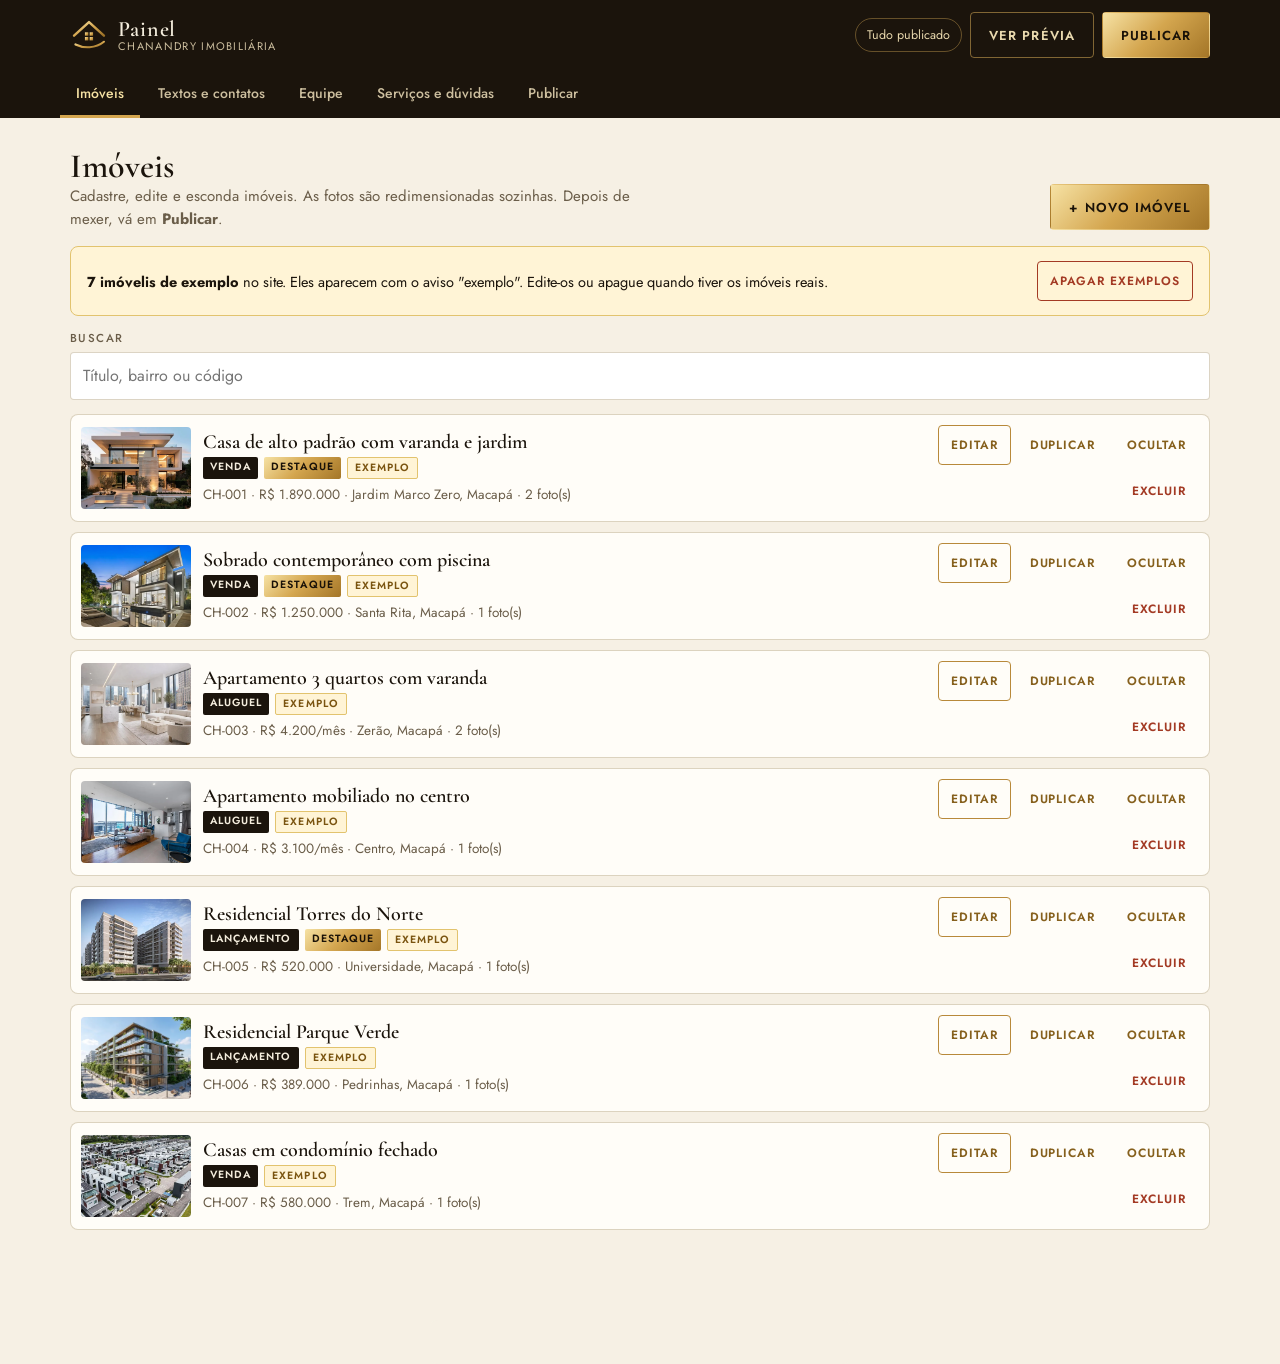
==== admin.html @ b941db7f "Site Chanandry Soluções Imobiliárias com painel de edição Co-Authored-By: Claude Sonnet 5.5 <noreply" ====
<!doctype html>
<html lang="pt-BR">
<head>
<meta charset="utf-8">
<meta name="viewport" content="width=device-width,initial-scale=1,viewport-fit=cover">
<meta name="robots" content="noindex,nofollow">
<meta name="theme-color" content="#1b140c">
<title>Painel · Chanandry Imobiliária</title>
<link rel="icon" href="assets/brand/favicon.svg" type="image/svg+xml">
<link rel="preconnect" href="https://fonts.googleapis.com">
<link rel="preconnect" href="https://fonts.gstatic.com" crossorigin>
<link rel="stylesheet" href="https://fonts.googleapis.com/css2?family=Cormorant+Garamond:wght@500;600&family=Jost:wght@400;500;600&display=swap">
<link rel="stylesheet" href="assets/css/admin.css?v=1">
</head>
<body>
<header class="top">
  <div class="top-in">
    <a class="brand" href="admin.html"><svg viewBox="0 0 56 52" aria-hidden="true"><defs><linearGradient id="ag" x1="0" y1="0" x2="1" y2="1"><stop offset="0" stop-color="#f6e2a4"/><stop offset=".5" stop-color="#d4a64f"/><stop offset="1" stop-color="#9a6f25"/></linearGradient></defs><path d="M6 27 28 7l22 20" fill="none" stroke="url(#ag)" stroke-width="3.6" stroke-linejoin="round" stroke-linecap="round"/><g fill="url(#ag)"><rect x="22" y="22" width="5" height="5"/><rect x="29" y="22" width="5" height="5"/><rect x="22" y="29" width="5" height="5"/><rect x="29" y="29" width="5" height="5"/></g><path d="M8 40c12 6 30 6 42-4" fill="none" stroke="url(#ag)" stroke-width="3.2" stroke-linecap="round"/></svg><span><b>Painel</b><small>Chanandry Imobiliária</small></span></a>
    <span class="chip-st" id="st" role="status"></span>
    <a class="b b-line" href="index.html?preview" target="_blank" rel="noopener" id="btnPrev">Ver prévia</a>
    <button class="b b-gold" type="button" id="btnPub">Publicar</button>
  </div>
  <nav class="tabs" id="tabs" role="tablist" aria-label="Seções do painel">
    <button role="tab" data-t="imoveis" aria-selected="true">Imóveis</button>
    <button role="tab" data-t="textos" aria-selected="false">Textos e contatos</button>
    <button role="tab" data-t="equipe" aria-selected="false">Equipe</button>
    <button role="tab" data-t="servicos" aria-selected="false">Serviços e dúvidas</button>
    <button role="tab" data-t="publicar" aria-selected="false">Publicar</button>
  </nav>
</header>

<main class="main" id="view"></main>

<dialog class="ed" id="ed" aria-label="Editar imóvel"></dialog>
<dialog class="cf" id="cf"></dialog>
<div class="toast" id="toast" role="status" aria-live="polite"></div>

<script src="assets/js/data.js?v=1"></script>
<script src="assets/js/core.js?v=1"></script>
<script src="assets/js/admin.js?v=1"></script>
</body>
</html>
---- assets/css/admin.css ----
/* Painel de edição (mobile-first) */
:root{--ink:#1b140c;--mut:#6a5d49;--ln:rgba(122,88,28,.26);--paper:#f6f0e4;--card:#fffdf8;--gold:#b8893a;--gold-d:#86601d;--grad:linear-gradient(135deg,#f6e2a4,#d4a64f 48%,#a47628);--bad:#a33a24;--ok:#2f7a4b;
  --serif:"Cormorant Garamond",Georgia,serif;--sans:"Jost",system-ui,-apple-system,"Segoe UI",Roboto,Arial,sans-serif}
*{box-sizing:border-box;margin:0;padding:0}
body{font:400 16px/1.5 var(--sans);background:var(--paper);color:var(--ink);-webkit-font-smoothing:antialiased;overflow-x:clip}
body:has(dialog[open]){overflow:hidden}
button{font:inherit;color:inherit;background:none;border:0;cursor:pointer}
img{display:block;max-width:100%}
ul{list-style:none}
:focus-visible{outline:2px solid var(--gold);outline-offset:2px}
h1,h2,h3{font-family:var(--serif);font-weight:600;line-height:1.1}
.top{position:sticky;top:0;z-index:20;background:#1b140c;color:#f4eddd}
.top-in{display:flex;align-items:center;gap:8px;padding:10px 14px;max-width:1180px;margin:0 auto;flex-wrap:wrap}
.brand{display:flex;align-items:center;gap:10px;text-decoration:none;color:inherit;margin-right:auto}
.brand svg{width:38px;height:36px}
.brand span{display:grid;line-height:1.1}
.brand b{font:600 22px/1 var(--serif);letter-spacing:.04em}
.brand small{font-size:11px;letter-spacing:.12em;text-transform:uppercase;color:#cdbf9f}
.chip-st{font-size:12.5px;padding:7px 11px;border-radius:999px;border:1px solid rgba(214,170,86,.4);color:#e9d9ae;order:5;flex:1 0 100%;text-align:center}
.chip-st.dirty{background:rgba(214,170,86,.16);color:#f6e2a4}
.b{display:inline-flex;align-items:center;justify-content:center;gap:8px;min-height:46px;padding:0 18px;border-radius:4px;font:600 13px/1 var(--sans);letter-spacing:.08em;text-transform:uppercase;text-decoration:none;white-space:nowrap;border:1px solid transparent}
.b-gold{background:var(--grad);color:#1a1208}
.b-line{border-color:var(--gold);color:var(--gold-d)}
.top .b-line{color:#e9d9ae;border-color:rgba(214,170,86,.55)}
.b-ghost{color:var(--gold-d);padding:0 10px}
.b-danger{border-color:var(--bad);color:var(--bad)}
.b.sm{min-height:40px;padding:0 12px;font-size:12px}
.b[disabled]{opacity:.5;pointer-events:none}
.tabs{display:flex;gap:2px;overflow-x:auto;padding:0 10px;max-width:1180px;margin:0 auto;scrollbar-width:none}
.tabs::-webkit-scrollbar{display:none}
.tabs button{flex:none;min-height:48px;padding:0 16px;font:500 14px/1 var(--sans);color:#cdbf9f;border-bottom:3px solid transparent}
.tabs button[aria-selected=true]{color:#f6e2a4;border-color:#d4a64f}
.main{max-width:1180px;margin:0 auto;padding:22px 14px 90px}
.h{display:flex;align-items:flex-end;justify-content:space-between;gap:12px;flex-wrap:wrap;margin-bottom:16px}
.h h2{font-size:34px}
.sub{color:var(--mut);font-size:15px;max-width:64ch}
.card{background:var(--card);border:1px solid var(--ln);border-radius:8px;padding:18px;margin-bottom:16px}
.card h3{font-size:25px;margin-bottom:12px}
.card h3 small{font:400 13px/1 var(--sans);color:var(--mut);margin-left:6px}
.banner{background:#fff4d6;border:1px solid #e2c36e;border-radius:8px;padding:14px 16px;margin-bottom:16px;display:flex;gap:12px;align-items:center;justify-content:space-between;flex-wrap:wrap;font-size:14.5px}
.row-tools{display:flex;gap:10px;flex-wrap:wrap;align-items:end;margin-bottom:14px}
.row-tools .fld{flex:1 1 200px}
/* campos */
.fld{display:grid;gap:6px;min-width:0}
.fld>span{font:500 11.5px/1.2 var(--sans);letter-spacing:.12em;text-transform:uppercase;color:var(--mut)}
.fld small{color:var(--mut);font-size:12.5px;line-height:1.35}
input,select,textarea{width:100%;min-height:48px;padding:0 12px;border:1px solid var(--ln);border-radius:4px;background:#fff;color:var(--ink);font:400 16px/1.3 var(--sans);appearance:none;-webkit-appearance:none}
textarea{padding:11px 12px;min-height:100px;resize:vertical}
select{background-image:url("data:image/svg+xml,%3Csvg xmlns='http://www.w3.org/2000/svg' width='14' height='9' viewBox='0 0 14 9'%3E%3Cpath d='m1 1 6 6 6-6' fill='none' stroke='%23b8893a' stroke-width='1.7' stroke-linecap='round'/%3E%3C/svg%3E");background-repeat:no-repeat;background-position:right 14px center;padding-right:38px}
input[type=checkbox]{width:22px;height:22px;min-height:0;accent-color:#b8893a;appearance:auto;-webkit-appearance:checkbox}
.chk{display:flex;align-items:center;gap:10px;min-height:48px;font-size:15px}
.grid2,.grid3,.grid4{display:grid;gap:12px}
.grid2{grid-template-columns:1fr}
.grid3{grid-template-columns:1fr 1fr}
.grid4{grid-template-columns:1fr 1fr}
.full{grid-column:1/-1}
/* lista de imóveis */
.il{display:grid;gap:10px}
.it{display:grid;grid-template-columns:84px 1fr;gap:12px;align-items:start;background:var(--card);border:1px solid var(--ln);border-radius:8px;padding:10px}
.it.off{opacity:.7}
.it img,.it .ph{width:84px;height:66px;object-fit:cover;border-radius:4px;background:#1c1712}
.it .ph{display:grid;place-items:center;color:#c9b98f;font-size:11px}
.it b{font:600 20px/1.1 var(--serif);display:block}
.it p{font-size:13.5px;color:var(--mut)}
.it .tg{display:flex;flex-wrap:wrap;gap:6px;margin:4px 0 6px}
.pill{font:600 10.5px/1 var(--sans);letter-spacing:.1em;text-transform:uppercase;padding:5px 7px;border-radius:2px;background:#1b140c;color:#f4eddd}
.pill.g{background:var(--grad);color:#1a1208}
.pill.w{background:#fff4d6;color:#7a5410;border:1px solid #e2c36e}
.pill.r{background:#f4d9d2;color:#7a1f10}
.it-act{grid-column:1/-1;display:flex;flex-wrap:wrap;gap:6px}
/* editor */
dialog{border:0;padding:0;background:var(--paper);color:var(--ink)}
dialog::backdrop{background:rgba(6,5,4,.6)}
.ed{width:100%;max-width:none;height:100%;max-height:none;margin:0}
.ed-in{height:100%;display:flex;flex-direction:column}
.ed-h{display:flex;align-items:center;justify-content:space-between;gap:10px;padding:12px 14px;background:#1b140c;color:#f4eddd}
.ed-h h2{font-size:24px}
.ed-b{flex:1;overflow-y:auto;padding:16px 14px 28px;display:grid;gap:16px;align-content:start}
.ed-f{display:flex;gap:10px;padding:12px 14px calc(12px + env(safe-area-inset-bottom));border-top:1px solid var(--ln);background:var(--card)}
.ed-f .b{flex:1}
.fs{border:1px solid var(--ln);border-radius:8px;padding:14px;background:var(--card);display:grid;gap:12px}
.fs legend{font:600 22px/1 var(--serif);padding:0 6px}
.ph-grid{display:grid;grid-template-columns:repeat(auto-fill,minmax(112px,1fr));gap:10px}
.ph-i{position:relative;border:1px solid var(--ln);border-radius:6px;overflow:hidden;background:#1c1712}
.ph-i img{width:100%;aspect-ratio:4/3;object-fit:cover}
.ph-i .cap{position:absolute;left:6px;top:6px}
.ph-i .ctl{display:flex;background:#fff}
.ph-i .ctl button{flex:1;min-height:40px;font-size:15px;color:var(--gold-d)}
.ph-i .ctl button:disabled{opacity:.3}
.ph-i .ctl .x{color:var(--bad)}
.drop{border:2px dashed var(--ln);border-radius:8px;padding:18px;text-align:center;color:var(--mut);display:grid;gap:10px;justify-items:center}
.drop.over{border-color:var(--gold);background:#fff4d6}
.imgf{display:flex;gap:12px;align-items:center;flex-wrap:wrap}
.imgf img{width:120px;height:80px;object-fit:cover;border-radius:4px;border:1px solid var(--ln);background:#1c1712}
.imgf .none{width:120px;height:80px;border:1px dashed var(--ln);border-radius:4px;display:grid;place-items:center;color:var(--mut);font-size:12px}
/* repetidores */
.rep{border:1px solid var(--ln);border-radius:8px;padding:14px;background:var(--card);display:grid;gap:12px;margin-bottom:12px}
.rep-h{display:flex;align-items:center;justify-content:space-between;gap:8px;flex-wrap:wrap}
.rep-h b{font:600 22px/1 var(--serif)}
.rep-h .acts{display:flex;gap:6px;flex-wrap:wrap}
.err{color:var(--bad);font-size:14px;min-height:1.2em}
/* publicar */
.steps{display:grid;gap:12px;counter-reset:s}
.steps li{position:relative;padding-left:40px;font-size:15px}
.steps li::before{counter-increment:s;content:counter(s);position:absolute;left:0;top:0;width:28px;height:28px;border-radius:50%;background:var(--grad);color:#1a1208;font:600 14px/28px var(--sans);text-align:center}
.log{background:#17120c;color:#e9d9ae;border-radius:6px;padding:12px;font:13px/1.5 ui-monospace,Menlo,Consolas,monospace;white-space:pre-wrap;max-height:240px;overflow:auto;min-height:48px}
.log .e{color:#ff9c88}.log .o{color:#9fe0b2}
details.hp{border:1px solid var(--ln);border-radius:6px;margin-top:10px;background:#fff}
details.hp summary{padding:14px;cursor:pointer;font-weight:500;min-height:48px}
details.hp>div{padding:0 14px 14px;color:var(--mut);font-size:14.5px;display:grid;gap:8px}
.toast{position:fixed;left:50%;bottom:24px;translate:-50% 20px;opacity:0;pointer-events:none;background:#1b140c;color:#f4eddd;padding:12px 18px;border-radius:4px;font-size:14px;z-index:99;transition:.3s;max-width:92vw;text-align:center}
.toast.on{opacity:1;translate:-50% 0}
.cf{margin:auto;width:min(420px,92vw);border-radius:8px;padding:22px;display:grid;gap:16px}
.cf p{color:var(--mut)}
.cf .acts{display:flex;gap:10px;justify-content:flex-end;flex-wrap:wrap}
@media (min-width:700px){
  .top-in{padding:12px 20px}
  .chip-st{order:0;flex:0 0 auto}
  .main{padding:30px 20px 90px}
  .grid2{grid-template-columns:1fr 1fr}
  .grid3{grid-template-columns:repeat(3,1fr)}
  .grid4{grid-template-columns:repeat(4,1fr)}
  .it{grid-template-columns:110px 1fr auto;align-items:center}
  .it img,.it .ph{width:110px;height:82px}
  .it-act{grid-column:auto;justify-content:flex-end;max-width:300px}
  .ed{width:min(900px,94vw);height:min(92vh,900px);margin:auto;border-radius:10px;overflow:hidden}
}
.row-tools .b{white-space:normal;text-align:center}
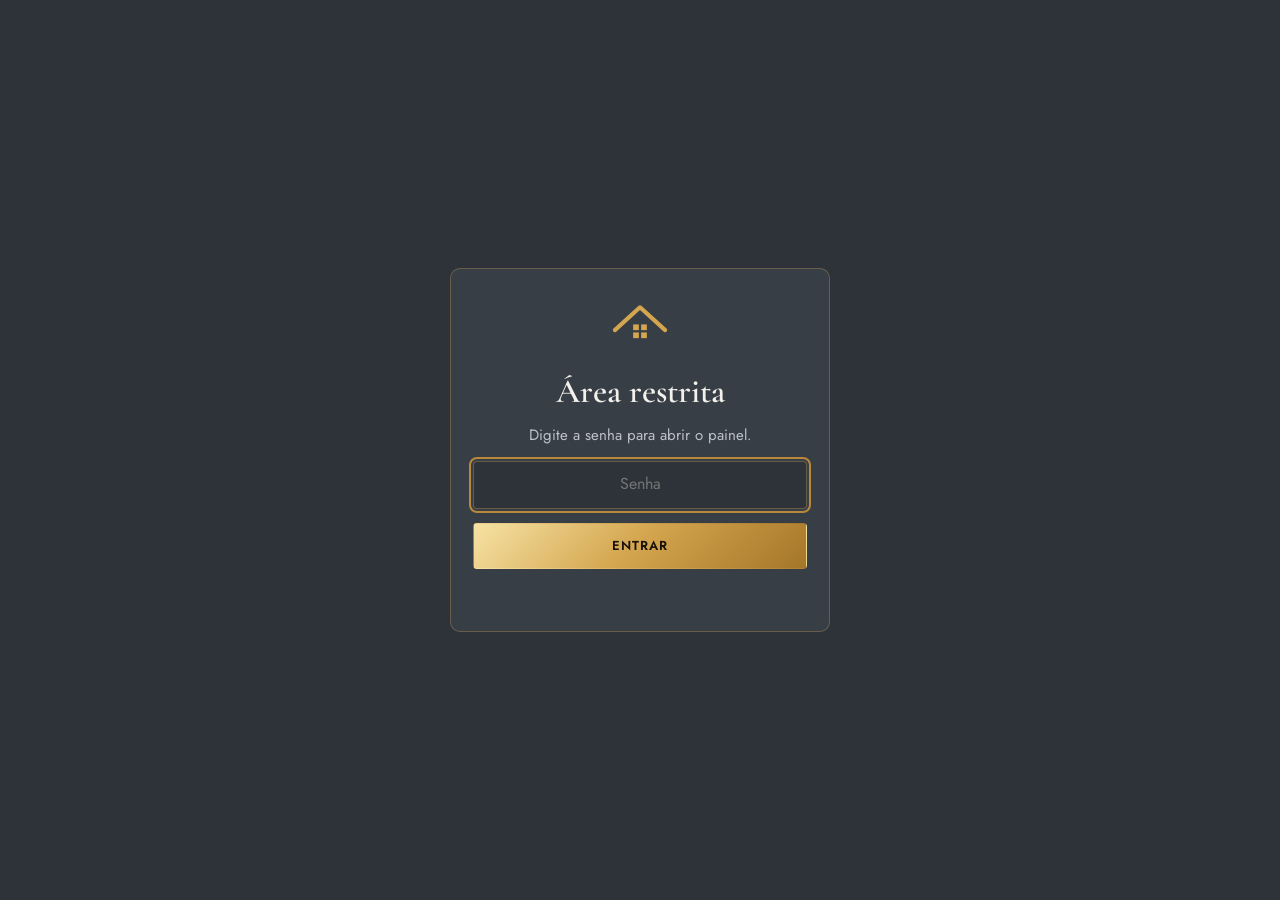
==== commit 13e67c15: "Painel: tela de senha na entrada (conferida no navegador) Co-Authored-By: Claude Sonnet 5.5 <noreply" ====
--- a/admin.html
+++ b/admin.html
@@ -10,7 +10,8 @@
 <link rel="preconnect" href="https://fonts.googleapis.com">
 <link rel="preconnect" href="https://fonts.gstatic.com" crossorigin>
 <link rel="stylesheet" href="https://fonts.googleapis.com/css2?family=Cormorant+Garamond:wght@500;600&family=Jost:wght@400;500;600&display=swap">
-<link rel="stylesheet" href="assets/css/admin.css?v=1">
+<script>document.documentElement.className="lock"</script>
+<link rel="stylesheet" href="assets/css/admin.css?v=2">
 </head>
 <body>
 <header class="top">
@@ -37,6 +38,7 @@
 
 <script src="assets/js/data.js?v=1"></script>
 <script src="assets/js/core.js?v=1"></script>
-<script src="assets/js/admin.js?v=1"></script>
+<script src="assets/js/ui.js?v=1"></script>
+<script src="assets/js/admin.js?v=2"></script>
 </body>
 </html>
--- a/assets/css/admin.css
+++ b/assets/css/admin.css
@@ -126,3 +126,14 @@
   .ed{width:min(900px,94vw);height:min(92vh,900px);margin:auto;border-radius:10px;overflow:hidden}
 }
 .row-tools .b{white-space:normal;text-align:center}
+
+/* tela de senha */
+html.lock body>*:not(#gate):not(script){display:none!important}
+#gate{position:fixed;inset:0;display:grid;place-items:center;padding:20px;background:#2e333a;z-index:200}
+.gate-c{width:min(380px,100%);display:grid;gap:14px;justify-items:center;text-align:center;background:#383e46;border:1px solid rgba(214,170,86,.3);border-radius:10px;padding:30px 22px;color:#f3f1ec}
+.gate-c svg{width:64px;height:60px}
+.gate-c h1{font-size:34px}
+.gate-c p{color:#bcc2cb;font-size:15px}
+.gate-c input{text-align:center;background:#2e333a;border-color:rgba(214,170,86,.35);color:#f3f1ec}
+.gate-c .b{width:100%}
+.gate-c .gate-e{color:#ff9c88;min-height:1.3em;font-size:14px}
